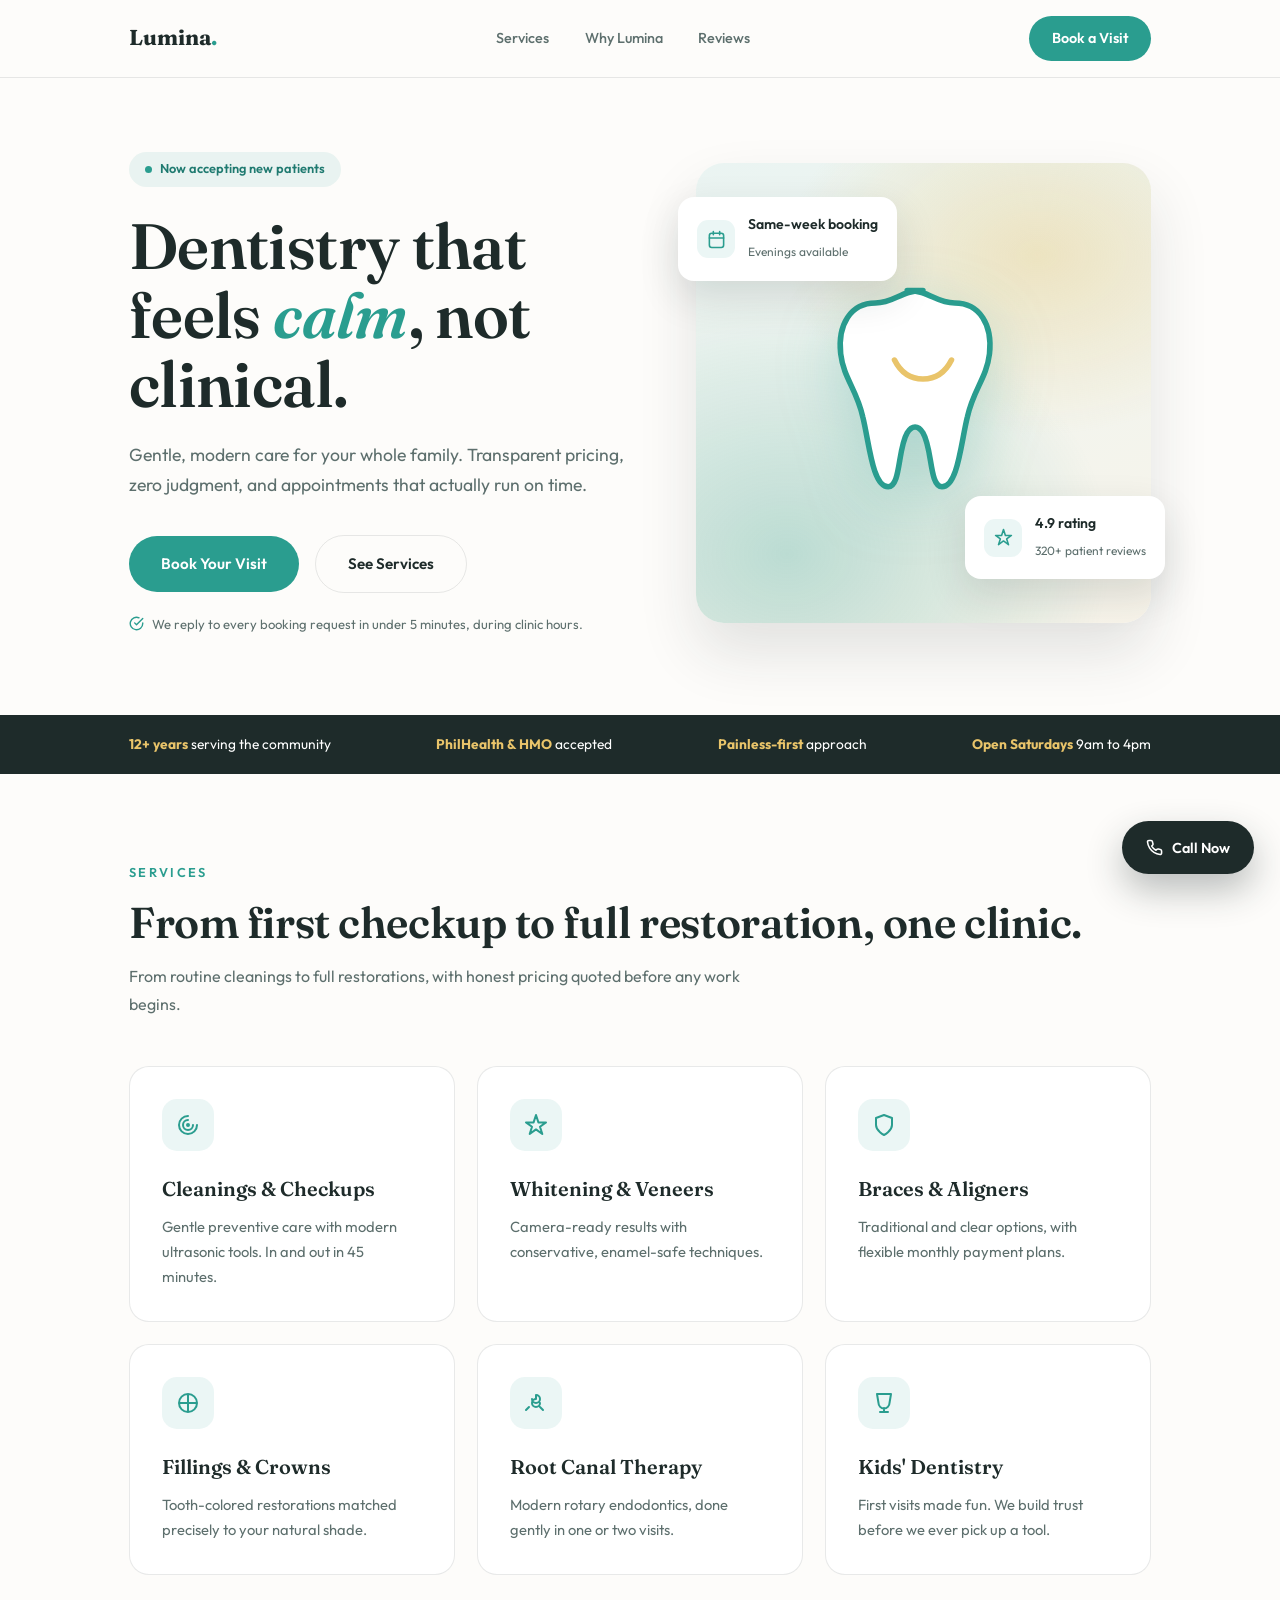
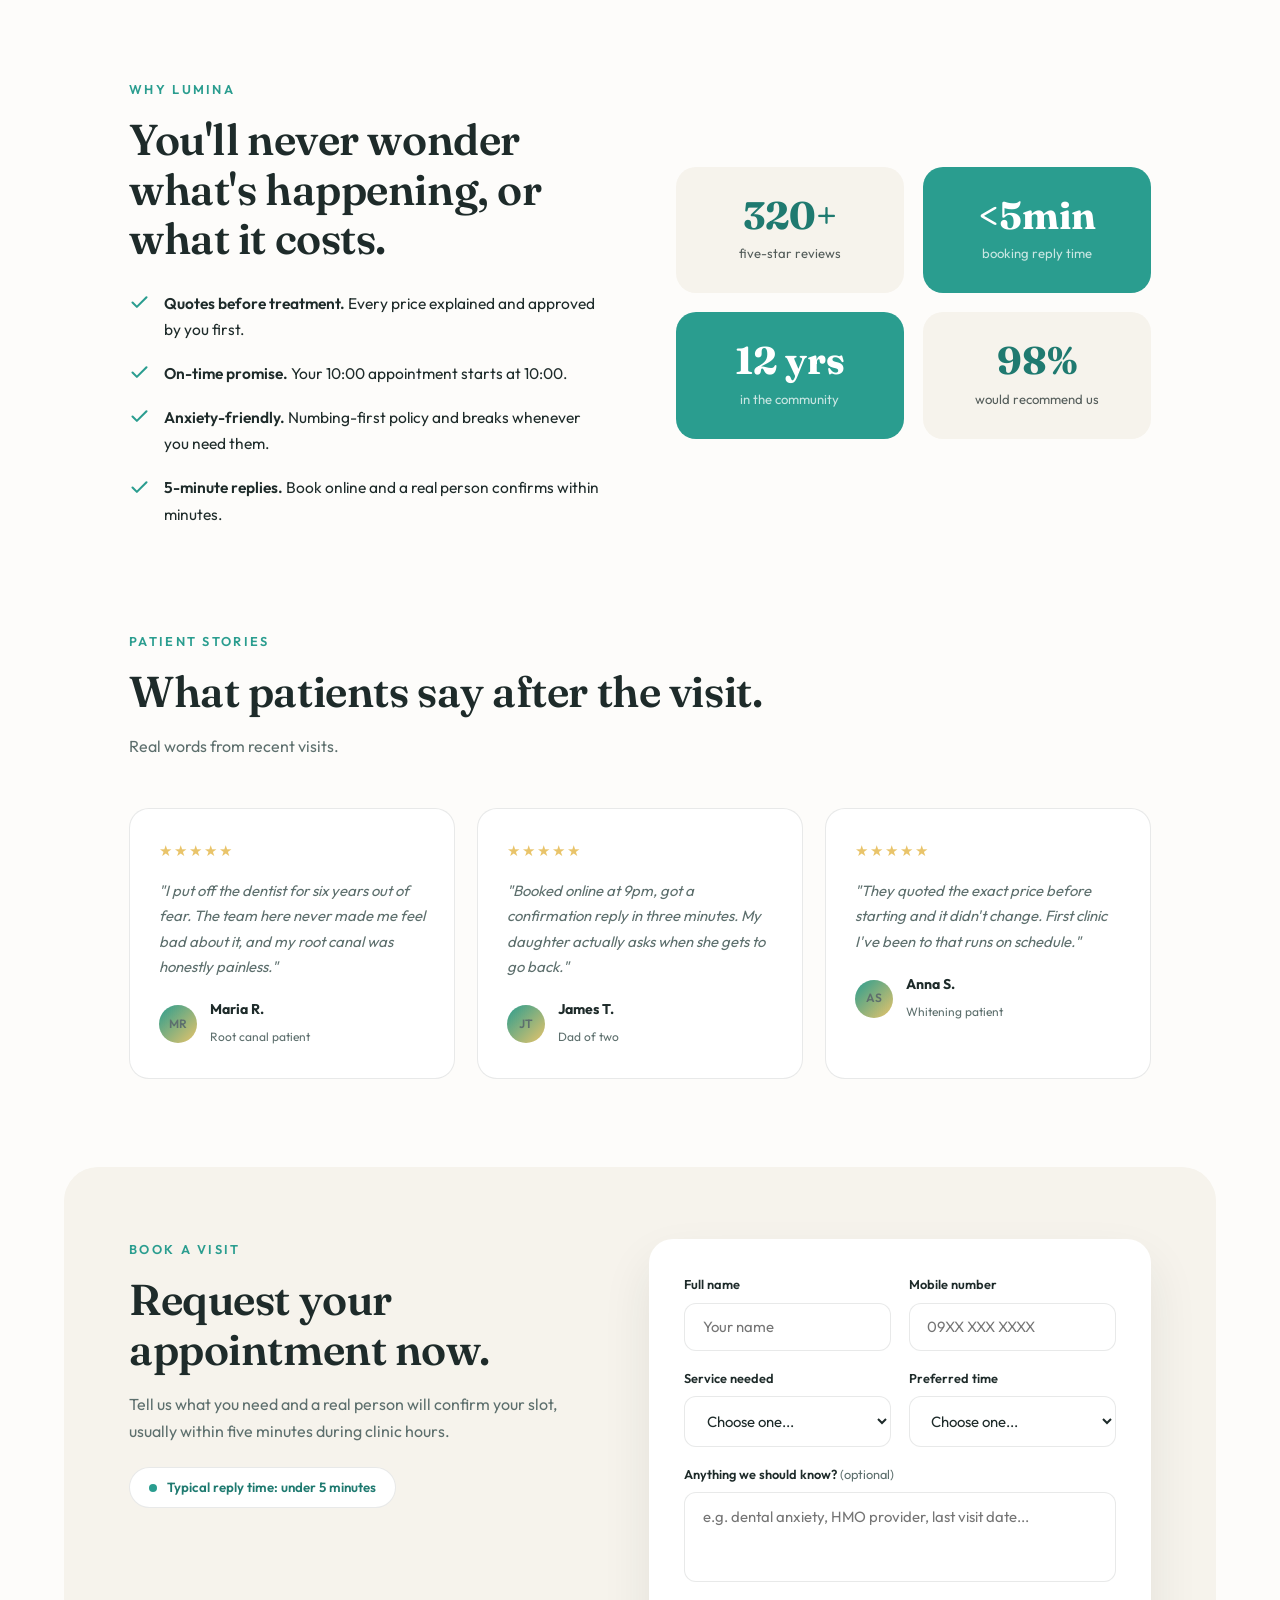
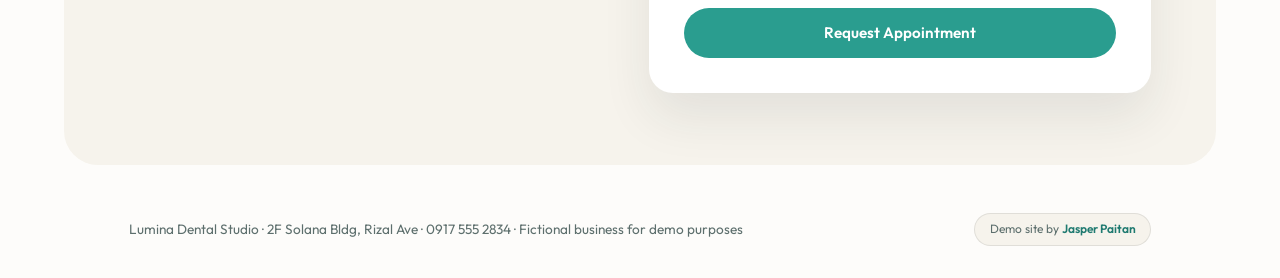
==== demos/clinic/index.html @ 4016123f "Portfolio and demo sites (minified build) Source is maintained privately; this repo serves the built" ====
<!DOCTYPE html><html lang="en"><head><meta charset="UTF-8"><meta name="viewport" content="width=device-width,initial-scale=1"><title>Lumina Dental Studio — Gentle, Modern Dentistry</title><meta name="description" content="Demo lead-generation website for a dental clinic. Built by Jasper Paitan."><link rel="icon" href="data:image/svg+xml,%3Csvg xmlns='http://www.w3.org/2000/svg' viewBox='0 0 64 64'%3E%3Crect width='64' height='64' rx='14' fill='%23eef7f6'/%3E%3Ctext x='32' y='44' font-family='Georgia' font-size='30' fill='%232a9d8f' text-anchor='middle'%3EL%3C/text%3E%3C/svg%3E"><link rel="preconnect" href="https://fonts.googleapis.com"><link rel="preconnect" href="https://fonts.gstatic.com" crossorigin><link href="https://fonts.googleapis.com/css2?family=Fraunces:opsz,wght@9..144,400;9..144,600;9..144,700&family=Outfit:wght@300;400;500;600&display=swap" rel="stylesheet"><style>*,::after,::before{box-sizing:border-box;margin:0;padding:0}:root{--bg:#fdfcfa;--cream:#f6f3ec;--ink:#1e2b2a;--soft:#5d6f6d;--teal:#2a9d8f;--teal-d:#1f7a70;--teal-t:rgba(42,157,143,.09);--sand:#e9c46a;--line:rgba(30,43,42,.1);--display:'Fraunces',serif;--body:'Outfit',sans-serif;--out:cubic-bezier(.16,1,.3,1)}html{scroll-behavior:smooth}body{background:var(--bg);color:var(--ink);font-family:var(--body);font-size:16px;line-height:1.7;-webkit-font-smoothing:antialiased}::selection{background:var(--teal);color:#fff}a{text-decoration:none;color:inherit}img{max-width:100%}.wrap{max-width:1150px;margin:0 auto;padding:0 5vw}nav{position:fixed;top:0;left:0;right:0;z-index:100;background:rgba(253,252,250,.92);backdrop-filter:blur(14px);-webkit-backdrop-filter:blur(14px);border-bottom:1px solid var(--line)}.nav-in{max-width:1150px;margin:0 auto;padding:1rem 5vw;display:flex;align-items:center;justify-content:space-between;gap:1rem}.logo{font-family:var(--display);font-weight:700;font-size:1.35rem;color:var(--ink)}.logo span{color:var(--teal)}.nav-links{display:flex;gap:2.2rem;list-style:none;font-size:.9rem;font-weight:500;color:var(--soft)}.nav-links a{transition:color .2s;position:relative}.nav-links a:hover{color:var(--teal)}.nav-cta{background:var(--teal);color:#fff;font-weight:600;font-size:.9rem;padding:.65rem 1.4rem;border-radius:100px;transition:background .2s,transform .2s,box-shadow .2s}.nav-cta:hover{background:var(--teal-d);transform:translateY(-1px);box-shadow:0 8px 20px rgba(42,157,143,.25)}header{padding:9.5rem 0 5rem;position:relative;overflow:hidden}.hero-grid{display:grid;grid-template-columns:1.05fr .95fr;gap:4rem;align-items:center}.badge{display:inline-flex;align-items:center;gap:.5rem;background:var(--teal-t);color:var(--teal-d);font-size:.8rem;font-weight:600;padding:.4rem 1rem;border-radius:100px;margin-bottom:1.5rem}.badge i{width:7px;height:7px;border-radius:50%;background:var(--teal);animation:pulse 2s infinite}@keyframes pulse{50%{opacity:.3}}h1{font-family:var(--display);font-size:clamp(2.5rem,5.2vw,4rem);font-weight:600;line-height:1.08;letter-spacing:-.01em;margin-bottom:1.4rem}h1 em{font-style:italic;color:var(--teal)}.hero-sub{color:var(--soft);font-size:1.1rem;max-width:46ch;margin-bottom:2.2rem}.cta-row{display:flex;gap:1rem;flex-wrap:wrap;align-items:center}.btn{display:inline-flex;align-items:center;gap:.6rem;font-weight:600;font-size:.95rem;padding:.95rem 2rem;border-radius:100px;transition:all .25s var(--out);cursor:pointer;border:none;font-family:var(--body)}.btn-fill{background:var(--teal);color:#fff}.btn-fill:hover{background:var(--teal-d);transform:translateY(-2px);box-shadow:0 12px 28px rgba(42,157,143,.3)}.btn-ghost{border:1.5px solid var(--line);color:var(--ink);background:0 0}.btn-ghost:hover{border-color:var(--teal);color:var(--teal);transform:translateY(-2px)}.hero-note{font-size:.82rem;color:var(--soft);margin-top:1.2rem;display:flex;align-items:center;gap:.5rem}.hero-note svg{width:15px;height:15px;stroke:var(--teal);fill:none;stroke-width:2.2;stroke-linecap:round;stroke-linejoin:round}.hero-visual{position:relative;height:460px}.hv-main{position:absolute;inset:0;border-radius:28px;background:radial-gradient(420px 300px at 75% 20%,rgba(233,196,106,.35),transparent 60%),radial-gradient(500px 400px at 20% 85%,rgba(42,157,143,.28),transparent 65%),linear-gradient(160deg,#eaf4f2 0,#f8f4ea 100%);overflow:hidden;box-shadow:0 30px 60px rgba(30,43,42,.12)}.hv-tooth{position:absolute;top:50%;left:50%;transform:translate(-50%,-52%);width:190px;height:auto;filter:drop-shadow(0 18px 30px rgba(42,157,143,.25))}.hv-card{position:absolute;background:#fff;border-radius:16px;padding:1rem 1.2rem;box-shadow:0 16px 40px rgba(30,43,42,.14);display:flex;align-items:center;gap:.8rem;animation:float 5s ease-in-out infinite}.hv-card.c1{top:34px;left:-18px}.hv-card.c2{bottom:44px;right:-14px;animation-delay:-2.5s}@keyframes float{50%{transform:translateY(-10px)}}.hv-ic{width:38px;height:38px;border-radius:11px;background:var(--teal-t);display:flex;align-items:center;justify-content:center;flex-shrink:0}.hv-ic svg{width:19px;height:19px;stroke:var(--teal);fill:none;stroke-width:2;stroke-linecap:round;stroke-linejoin:round}.hv-card b{display:block;font-size:.88rem;font-weight:600}.hv-card span{font-size:.75rem;color:var(--soft)}.strip{background:var(--ink);color:#fff;padding:1.1rem 0}.strip-in{max-width:1150px;margin:0 auto;padding:0 5vw;display:flex;justify-content:space-between;gap:2rem;flex-wrap:wrap;font-size:.86rem}.strip b{color:var(--sand)}section{padding:5.5rem 0}.kicker{font-size:.8rem;font-weight:600;letter-spacing:.18em;text-transform:uppercase;color:var(--teal);margin-bottom:.9rem}h2{font-family:var(--display);font-size:clamp(1.9rem,3.6vw,2.7rem);font-weight:600;line-height:1.15;margin-bottom:1rem;letter-spacing:-.01em}.sec-sub{color:var(--soft);max-width:56ch;margin-bottom:3rem}.svc-grid{display:grid;grid-template-columns:repeat(3,1fr);gap:1.4rem}.svc{background:#fff;border:1px solid var(--line);border-radius:20px;padding:2rem;transition:transform .3s var(--out),box-shadow .3s var(--out)}.svc:hover{transform:translateY(-6px);box-shadow:0 22px 44px rgba(30,43,42,.1)}.svc-ic{width:52px;height:52px;border-radius:15px;background:var(--teal-t);display:flex;align-items:center;justify-content:center;margin-bottom:1.3rem}.svc-ic svg{width:24px;height:24px;stroke:var(--teal);fill:none;stroke-width:2;stroke-linecap:round;stroke-linejoin:round}.svc h3{font-family:var(--display);font-size:1.25rem;font-weight:600;margin-bottom:.5rem}.svc p{font-size:.92rem;color:var(--soft)}.split{display:grid;grid-template-columns:1fr 1fr;gap:4.5rem;align-items:center}.check-list{list-style:none;display:flex;flex-direction:column;gap:1.1rem;margin-top:1.6rem}.check-list li{display:flex;gap:.9rem;align-items:flex-start;font-size:.97rem}.check-list svg{width:21px;height:21px;stroke:var(--teal);fill:none;stroke-width:2.4;stroke-linecap:round;stroke-linejoin:round;flex-shrink:0;margin-top:.15rem}.check-list b{font-weight:600}.stat-cards{display:grid;grid-template-columns:1fr 1fr;gap:1.2rem}.stat{background:var(--cream);border-radius:20px;padding:1.8rem;text-align:center}.stat.alt{background:var(--teal);color:#fff}.stat .n{font-family:var(--display);font-size:2.4rem;font-weight:700;line-height:1}.stat.alt .n{color:#fff}.stat .n{color:var(--teal-d)}.stat span{font-size:.82rem;color:inherit;opacity:.75;display:block;margin-top:.5rem}.rev-grid{display:grid;grid-template-columns:repeat(3,1fr);gap:1.4rem}.rev{background:#fff;border:1px solid var(--line);border-radius:20px;padding:1.8rem}.stars{color:var(--sand);letter-spacing:2px;margin-bottom:.9rem;font-size:.95rem}.rev p{font-size:.93rem;color:var(--soft);font-style:italic;margin-bottom:1.2rem}.rev-by{display:flex;align-items:center;gap:.8rem}.avatar{width:38px;height:38px;border-radius:50%;background:linear-gradient(135deg,var(--teal),var(--sand));display:flex;align-items:center;justify-content:center;color:#fff;font-weight:600;font-size:.85rem}.rev-by b{font-size:.88rem;display:block}.rev-by span{font-size:.75rem;color:var(--soft)}#book{background:var(--cream);border-radius:34px;margin:0 5vw}.book-in{max-width:1150px;margin:0 auto;padding:4.5rem 5vw;display:grid;grid-template-columns:1fr 1.1fr;gap:4rem;align-items:start}.reply-badge{display:inline-flex;align-items:center;gap:.6rem;background:#fff;border:1px solid var(--line);border-radius:100px;padding:.5rem 1.2rem;font-size:.83rem;font-weight:600;color:var(--teal-d);margin-top:1.4rem}.reply-badge i{width:8px;height:8px;border-radius:50%;background:var(--teal);animation:pulse 2s infinite}form{display:flex;flex-direction:column;gap:1.1rem;background:#fff;border-radius:24px;padding:2.2rem;box-shadow:0 24px 50px rgba(30,43,42,.09)}.f-row{display:grid;grid-template-columns:1fr 1fr;gap:1.1rem}label{font-size:.8rem;font-weight:600;display:block;margin-bottom:.4rem}input,select,textarea{width:100%;font-family:var(--body);font-size:.93rem;padding:.85rem 1.1rem;border:1.5px solid var(--line);border-radius:12px;outline:0;background:#fff;transition:border-color .2s,box-shadow .2s;color:var(--ink)}input:focus,select:focus,textarea:focus{border-color:var(--teal);box-shadow:0 0 0 4px rgba(42,157,143,.12)}textarea{height:90px;resize:none}.f-ok{display:none;background:var(--teal-t);border:1px solid rgba(42,157,143,.3);color:var(--teal-d);border-radius:12px;padding:.9rem 1.1rem;font-size:.9rem;align-items:center;gap:.6rem}.f-ok svg{width:18px;height:18px;stroke:var(--teal);fill:none;stroke-width:2.4;stroke-linecap:round;stroke-linejoin:round;flex-shrink:0}footer{padding:3rem 0 2rem;color:var(--soft);font-size:.85rem}.foot-in{max-width:1150px;margin:0 auto;padding:0 5vw;display:flex;justify-content:space-between;gap:1.5rem;flex-wrap:wrap;align-items:center}.demo-tag{font-size:.75rem;background:var(--cream);border:1px solid var(--line);border-radius:100px;padding:.35rem .9rem}.demo-tag a{color:var(--teal-d);font-weight:600}.float-call{position:fixed;bottom:1.6rem;right:1.6rem;z-index:90;display:flex;align-items:center;gap:.6rem;background:var(--ink);color:#fff;font-weight:600;font-size:.9rem;padding:.9rem 1.5rem;border-radius:100px;box-shadow:0 16px 36px rgba(30,43,42,.3);transition:transform .25s var(--out)}.float-call:hover{transform:translateY(-3px)}.float-call svg{width:17px;height:17px;stroke:#fff;fill:none;stroke-width:2.2;stroke-linecap:round;stroke-linejoin:round}.rv{opacity:0;transform:translateY(24px);transition:opacity .7s var(--out),transform .7s var(--out)}.rv.on{opacity:1;transform:none}@media(prefers-reduced-motion:reduce){.rv{opacity:1;transform:none;transition:none}.hv-card{animation:none}}@media(max-width:900px){.nav-links{gap:1rem;font-size:.78rem}.nav-cta{display:none}.book-in,.hero-grid,.split{grid-template-columns:1fr;gap:2.5rem}.hero-visual{height:360px}.rev-grid,.svc-grid{grid-template-columns:1fr}.f-row{grid-template-columns:1fr}header{padding-top:7.5rem}}</style></head><body><nav><div class="nav-in"><a href="#" class="logo">Lumina<span>.</span></a><ul class="nav-links"><li><a href="#services">Services</a></li><li><a href="#why">Why Lumina</a></li><li><a href="#reviews">Reviews</a></li></ul><a href="#book" class="nav-cta">Book a Visit</a></div></nav><header><div class="wrap hero-grid"><div><span class="badge"><i></i>Now accepting new patients</span><h1>Dentistry that feels <em>calm</em>, not clinical.</h1><p class="hero-sub">Gentle, modern care for your whole family. Transparent pricing, zero judgment, and appointments that actually run on time.</p><div class="cta-row"><a href="#book" class="btn btn-fill">Book Your Visit</a> <a href="#services" class="btn btn-ghost">See Services</a></div><p class="hero-note"><svg viewBox="0 0 24 24"><path d="M22 11.08V12a10 10 0 1 1-5.93-9.14"/><path d="M22 4L12 14.01l-3-3"/></svg> We reply to every booking request in under 5 minutes, during clinic hours.</p></div><div class="hero-visual"><div class="hv-main"><svg class="hv-tooth" viewBox="0 0 120 140" xmlns="http://www.w3.org/2000/svg"><path d="M60 8c-14 0-18 8-30 8C14 16 6 30 8 48c2 16 10 22 14 40 4 16 6 44 16 44 8 0 6-24 12-34 3-5 7-5 10 0 6 10 4 34 12 34 10 0 12-28 16-44 4-18 12-24 14-40 2-18-6-32-22-32-12 0-16-8-30-8z" fill="#ffffff" stroke="#2a9d8f" stroke-width="3.5" stroke-linejoin="round"/><path d="M42 52c4 8 10 12 18 12s14-4 18-12" fill="none" stroke="#e9c46a" stroke-width="3.5" stroke-linecap="round"/></svg></div><div class="hv-card c1"><span class="hv-ic"><svg viewBox="0 0 24 24"><rect x="3" y="4" width="18" height="18" rx="3"/><path d="M16 2v4M8 2v4M3 10h18"/></svg></span><div><b>Same-week booking</b><span>Evenings available</span></div></div><div class="hv-card c2"><span class="hv-ic"><svg viewBox="0 0 24 24"><path d="M12 2l2.4 7.4H22l-6 4.4 2.3 7.2-6.3-4.6L5.7 21l2.3-7.2-6-4.4h7.6z"/></svg></span><div><b>4.9 rating</b><span>320+ patient reviews</span></div></div></div></div></header><div class="strip"><div class="strip-in"><span><b>12+ years</b> serving the community</span> <span><b>PhilHealth &amp; HMO</b> accepted</span> <span><b>Painless-first</b> approach</span> <span><b>Open Saturdays</b> 9am to 4pm</span></div></div><section id="services"><div class="wrap"><p class="kicker rv">Services</p><h2 class="rv">From first checkup to full restoration, one clinic.</h2><p class="sec-sub rv">From routine cleanings to full restorations, with honest pricing quoted before any work begins.</p><div class="svc-grid"><div class="svc rv"><span class="svc-ic"><svg viewBox="0 0 24 24"><path d="M12 3a9 9 0 1 0 9 9"/><path d="M12 7a5 5 0 1 0 5 5"/><circle cx="12" cy="12" r="1"/></svg></span><h3>Cleanings &amp; Checkups</h3><p>Gentle preventive care with modern ultrasonic tools. In and out in 45 minutes.</p></div><div class="svc rv"><span class="svc-ic"><svg viewBox="0 0 24 24"><path d="M12 2l2.4 7.4H22l-6 4.4 2.3 7.2-6.3-4.6L5.7 21l2.3-7.2-6-4.4h7.6z"/></svg></span><h3>Whitening &amp; Veneers</h3><p>Camera-ready results with conservative, enamel-safe techniques.</p></div><div class="svc rv"><span class="svc-ic"><svg viewBox="0 0 24 24"><path d="M12 22s8-4 8-10V5l-8-3-8 3v7c0 6 8 10 8 10z"/></svg></span><h3>Braces &amp; Aligners</h3><p>Traditional and clear options, with flexible monthly payment plans.</p></div><div class="svc rv"><span class="svc-ic"><svg viewBox="0 0 24 24"><path d="M4 12h16M12 4v16"/><circle cx="12" cy="12" r="9"/></svg></span><h3>Fillings &amp; Crowns</h3><p>Tooth-colored restorations matched precisely to your natural shade.</p></div><div class="svc rv"><span class="svc-ic"><svg viewBox="0 0 24 24"><path d="M12 8V4m0 4a4 4 0 1 0 4 4m-4-8a4 4 0 1 1-4 4m8 8l3 3m-14-3l-3 3"/></svg></span><h3>Root Canal Therapy</h3><p>Modern rotary endodontics, done gently in one or two visits.</p></div><div class="svc rv"><span class="svc-ic"><svg viewBox="0 0 24 24"><path d="M8 21h8m-4-4v4M5 3h14l-1.5 9a5.5 5.5 0 0 1-11 0z"/></svg></span><h3>Kids' Dentistry</h3><p>First visits made fun. We build trust before we ever pick up a tool.</p></div></div></div></section><section id="why" style="padding-top:1rem"><div class="wrap split"><div><p class="kicker rv">Why Lumina</p><h2 class="rv">You'll never wonder what's happening, or what it costs.</h2><ul class="check-list"><li class="rv"><svg viewBox="0 0 24 24"><path d="M20 6L9 17l-5-5"/></svg><span><b>Quotes before treatment.</b> Every price explained and approved by you first.</span></li><li class="rv"><svg viewBox="0 0 24 24"><path d="M20 6L9 17l-5-5"/></svg><span><b>On-time promise.</b> Your 10:00 appointment starts at 10:00.</span></li><li class="rv"><svg viewBox="0 0 24 24"><path d="M20 6L9 17l-5-5"/></svg><span><b>Anxiety-friendly.</b> Numbing-first policy and breaks whenever you need them.</span></li><li class="rv"><svg viewBox="0 0 24 24"><path d="M20 6L9 17l-5-5"/></svg><span><b>5-minute replies.</b> Book online and a real person confirms within minutes.</span></li></ul></div><div class="stat-cards"><div class="stat rv"><div class="n">320+</div><span>five-star reviews</span></div><div class="stat alt rv"><div class="n">&lt;5min</div><span>booking reply time</span></div><div class="stat alt rv"><div class="n">12 yrs</div><span>in the community</span></div><div class="stat rv"><div class="n">98%</div><span>would recommend us</span></div></div></div></section><section id="reviews" style="padding-top:1rem"><div class="wrap"><p class="kicker rv">Patient stories</p><h2 class="rv">What patients say after the visit.</h2><p class="sec-sub rv">Real words from recent visits.</p><div class="rev-grid"><div class="rev rv"><div class="stars">★★★★★</div><p>"I put off the dentist for six years out of fear. The team here never made me feel bad about it, and my root canal was honestly painless."</p><div class="rev-by"><span class="avatar">MR</span><div><b>Maria R.</b><span>Root canal patient</span></div></div></div><div class="rev rv"><div class="stars">★★★★★</div><p>"Booked online at 9pm, got a confirmation reply in three minutes. My daughter actually asks when she gets to go back."</p><div class="rev-by"><span class="avatar">JT</span><div><b>James T.</b><span>Dad of two</span></div></div></div><div class="rev rv"><div class="stars">★★★★★</div><p>"They quoted the exact price before starting and it didn't change. First clinic I've been to that runs on schedule."</p><div class="rev-by"><span class="avatar">AS</span><div><b>Anna S.</b><span>Whitening patient</span></div></div></div></div></div></section><section id="book" style="padding:0"><div class="book-in"><div><p class="kicker rv">Book a visit</p><h2 class="rv">Request your appointment now.</h2><p class="sec-sub rv" style="margin-bottom:0">Tell us what you need and a real person will confirm your slot, usually within five minutes during clinic hours.</p><span class="reply-badge rv"><i></i>Typical reply time: under 5 minutes</span></div><form id="leadform" class="rv"><div class="f-row"><div><label for="name">Full name</label><input id="name" type="text" placeholder="Your name" required></div><div><label for="phone">Mobile number</label><input id="phone" type="tel" placeholder="09XX XXX XXXX" required></div></div><div class="f-row"><div><label for="svc">Service needed</label> <select id="svc" required><option value="">Choose one...</option><option>Cleaning / Checkup</option><option>Whitening / Veneers</option><option>Braces / Aligners</option><option>Toothache / Emergency</option><option>Kids' visit</option><option>Something else</option></select></div><div><label for="time">Preferred time</label> <select id="time" required><option value="">Choose one...</option><option>Weekday morning</option><option>Weekday afternoon</option><option>Weekday evening</option><option>Saturday</option></select></div></div><div><label for="msg">Anything we should know? <span style="color:var(--soft);font-weight:400">(optional)</span></label><textarea id="msg" placeholder="e.g. dental anxiety, HMO provider, last visit date..."></textarea></div><button type="submit" class="btn btn-fill" style="justify-content:center">Request Appointment</button><div class="f-ok" id="fok"><svg viewBox="0 0 24 24"><path d="M20 6L9 17l-5-5"/></svg><span><b>Request received.</b> We'll text you a confirmation shortly. (Demo form, no data is sent.)</span></div></form></div></section><footer><div class="foot-in"><span>Lumina Dental Studio · 2F Solana Bldg, Rizal Ave · 0917 555 2834 · Fictional business for demo purposes</span> <span class="demo-tag">Demo site by <a href="https://jasper-0918.github.io/" target="_blank" rel="noopener">Jasper Paitan</a></span></div></footer><a class="float-call" href="tel:+639175552834" aria-label="Call the clinic"><svg viewBox="0 0 24 24"><path d="M22 16.92v3a2 2 0 0 1-2.18 2 19.79 19.79 0 0 1-8.63-3.07 19.5 19.5 0 0 1-6-6 19.79 19.79 0 0 1-3.07-8.67A2 2 0 0 1 4.11 2h3a2 2 0 0 1 2 1.72c.13.96.36 1.9.7 2.81a2 2 0 0 1-.45 2.11L8.09 9.91a16 16 0 0 0 6 6l1.27-1.27a2 2 0 0 1 2.11-.45c.91.34 1.85.57 2.81.7A2 2 0 0 1 22 16.92z"/></svg> Call Now</a><script>const io=new IntersectionObserver(e=>{e.forEach(e=>{e.isIntersecting&&(e.target.classList.add("on"),io.unobserve(e.target))})},{threshold:.06});document.querySelectorAll(".rv").forEach(e=>io.observe(e)),document.getElementById("leadform").addEventListener("submit",function(e){e.preventDefault(),document.getElementById("fok").style.display="flex",this.reset()})</script></body></html>
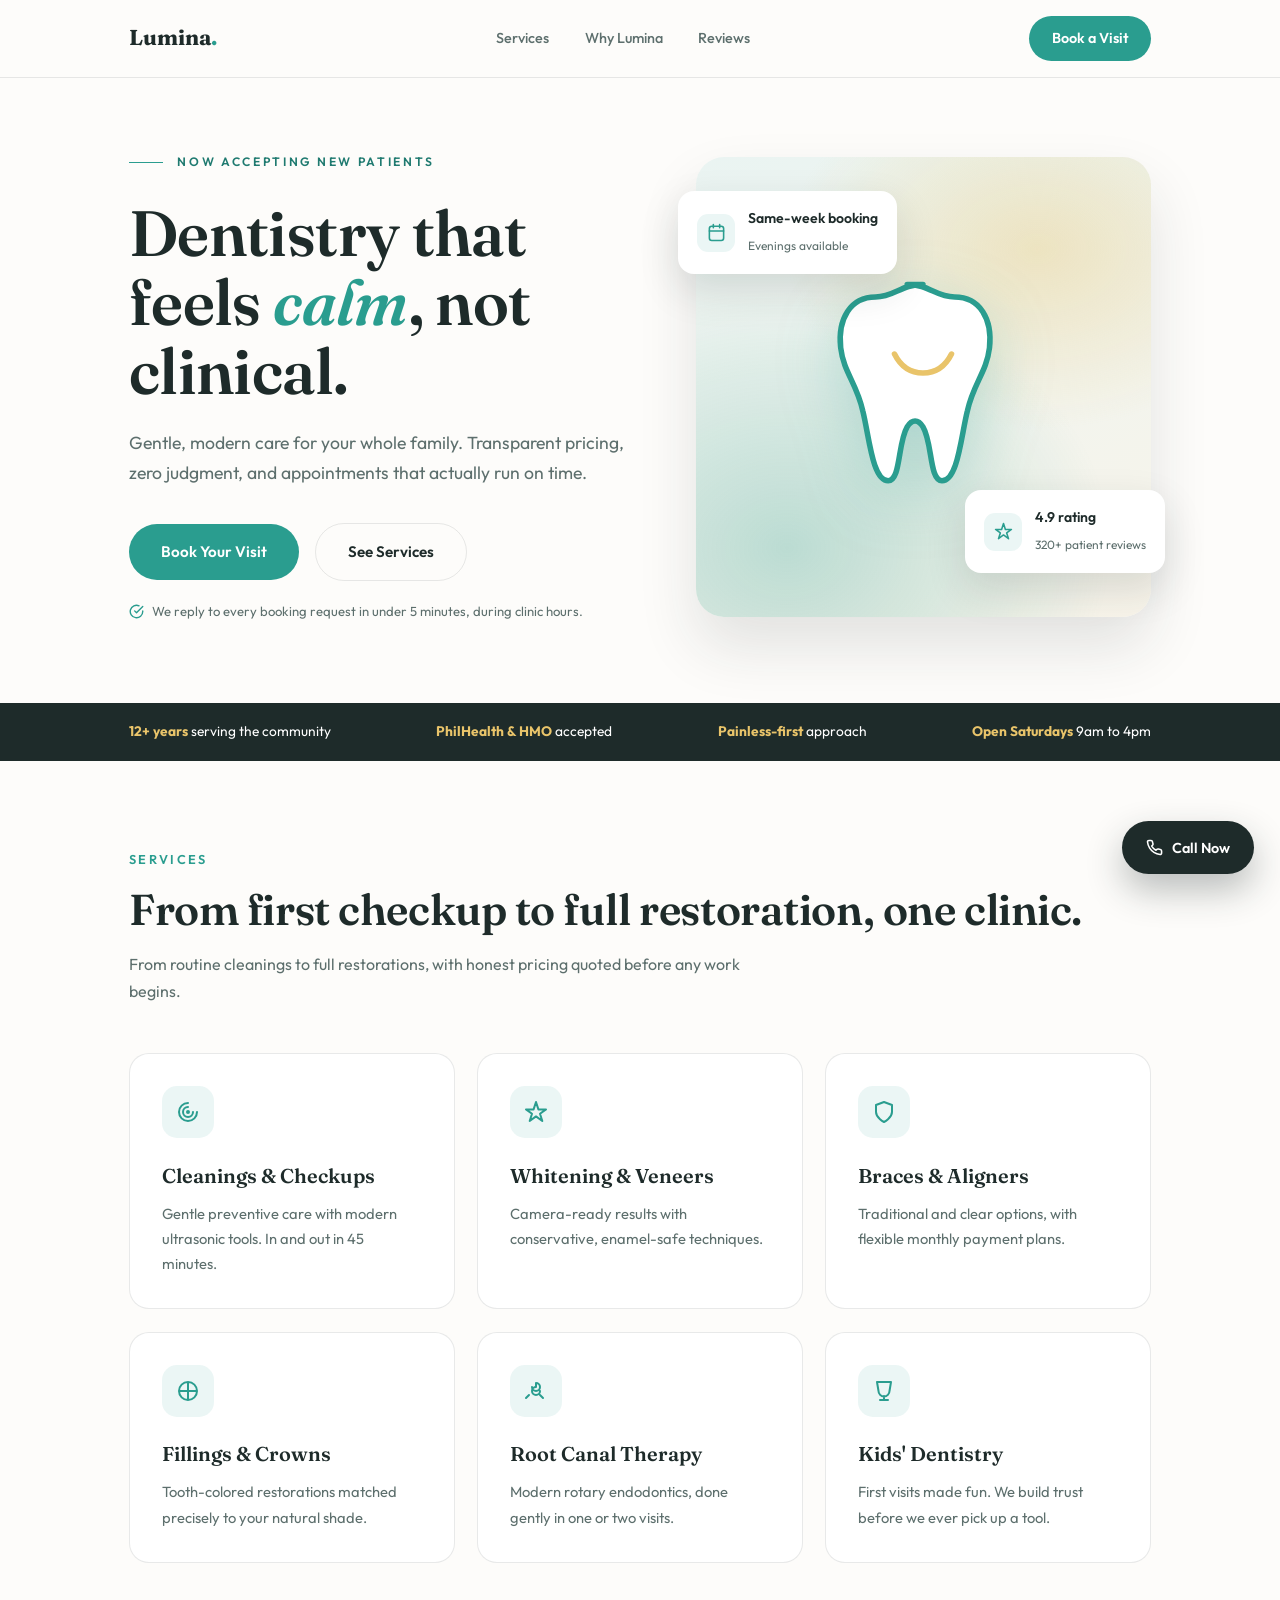
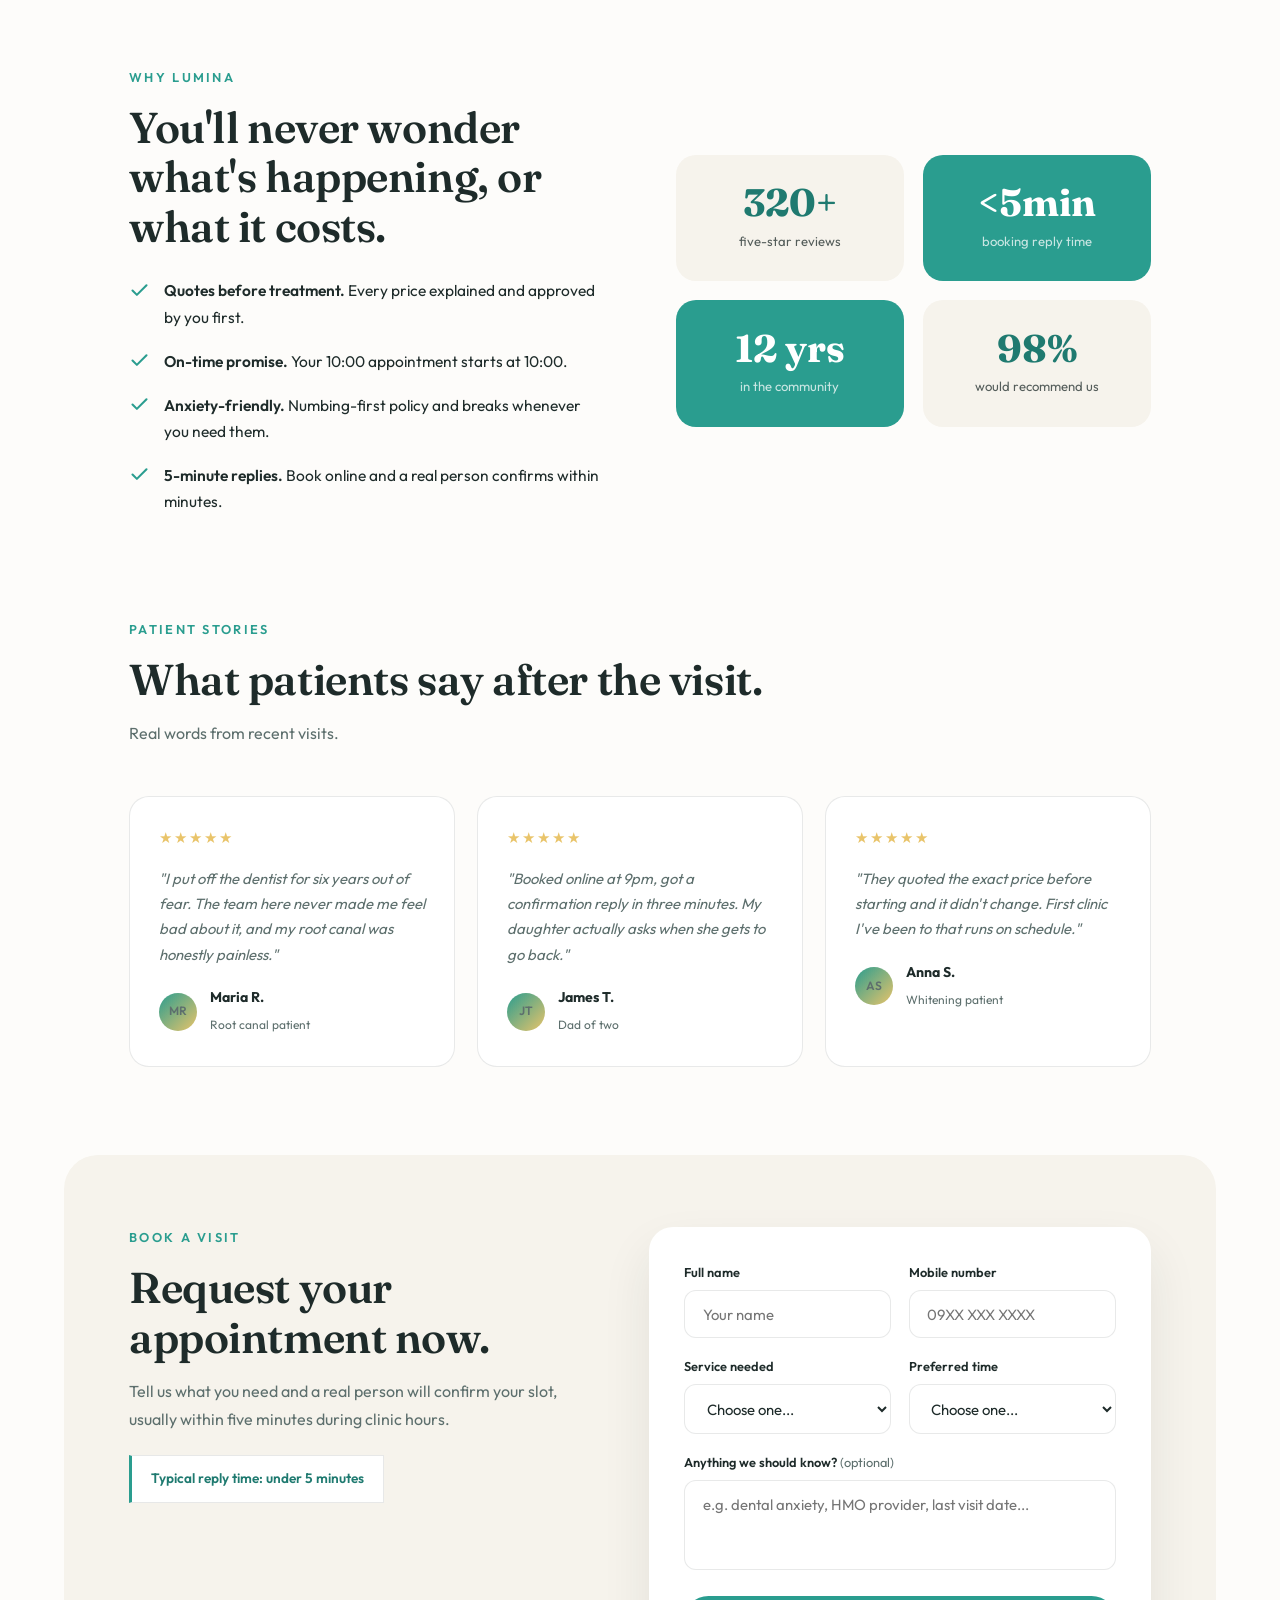
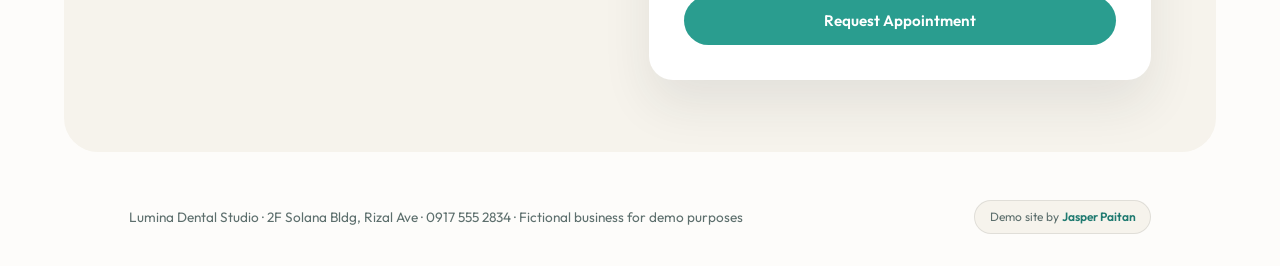
==== commit 4869ac06: "Rebuild demos: brand-specific hero badges, no template patterns Co-Authored-By: Claude Fable 5 <nore" ====
--- a/demos/clinic/index.html
+++ b/demos/clinic/index.html
@@ -1 +1 @@
-<!DOCTYPE html><html lang="en"><head><meta charset="UTF-8"><meta name="viewport" content="width=device-width,initial-scale=1"><title>Lumina Dental Studio — Gentle, Modern Dentistry</title><meta name="description" content="Demo lead-generation website for a dental clinic. Built by Jasper Paitan."><link rel="icon" href="data:image/svg+xml,%3Csvg xmlns='http://www.w3.org/2000/svg' viewBox='0 0 64 64'%3E%3Crect width='64' height='64' rx='14' fill='%23eef7f6'/%3E%3Ctext x='32' y='44' font-family='Georgia' font-size='30' fill='%232a9d8f' text-anchor='middle'%3EL%3C/text%3E%3C/svg%3E"><link rel="preconnect" href="https://fonts.googleapis.com"><link rel="preconnect" href="https://fonts.gstatic.com" crossorigin><link href="https://fonts.googleapis.com/css2?family=Fraunces:opsz,wght@9..144,400;9..144,600;9..144,700&family=Outfit:wght@300;400;500;600&display=swap" rel="stylesheet"><style>*,::after,::before{box-sizing:border-box;margin:0;padding:0}:root{--bg:#fdfcfa;--cream:#f6f3ec;--ink:#1e2b2a;--soft:#5d6f6d;--teal:#2a9d8f;--teal-d:#1f7a70;--teal-t:rgba(42,157,143,.09);--sand:#e9c46a;--line:rgba(30,43,42,.1);--display:'Fraunces',serif;--body:'Outfit',sans-serif;--out:cubic-bezier(.16,1,.3,1)}html{scroll-behavior:smooth}body{background:var(--bg);color:var(--ink);font-family:var(--body);font-size:16px;line-height:1.7;-webkit-font-smoothing:antialiased}::selection{background:var(--teal);color:#fff}a{text-decoration:none;color:inherit}img{max-width:100%}.wrap{max-width:1150px;margin:0 auto;padding:0 5vw}nav{position:fixed;top:0;left:0;right:0;z-index:100;background:rgba(253,252,250,.92);backdrop-filter:blur(14px);-webkit-backdrop-filter:blur(14px);border-bottom:1px solid var(--line)}.nav-in{max-width:1150px;margin:0 auto;padding:1rem 5vw;display:flex;align-items:center;justify-content:space-between;gap:1rem}.logo{font-family:var(--display);font-weight:700;font-size:1.35rem;color:var(--ink)}.logo span{color:var(--teal)}.nav-links{display:flex;gap:2.2rem;list-style:none;font-size:.9rem;font-weight:500;color:var(--soft)}.nav-links a{transition:color .2s;position:relative}.nav-links a:hover{color:var(--teal)}.nav-cta{background:var(--teal);color:#fff;font-weight:600;font-size:.9rem;padding:.65rem 1.4rem;border-radius:100px;transition:background .2s,transform .2s,box-shadow .2s}.nav-cta:hover{background:var(--teal-d);transform:translateY(-1px);box-shadow:0 8px 20px rgba(42,157,143,.25)}header{padding:9.5rem 0 5rem;position:relative;overflow:hidden}.hero-grid{display:grid;grid-template-columns:1.05fr .95fr;gap:4rem;align-items:center}.badge{display:inline-flex;align-items:center;gap:.5rem;background:var(--teal-t);color:var(--teal-d);font-size:.8rem;font-weight:600;padding:.4rem 1rem;border-radius:100px;margin-bottom:1.5rem}.badge i{width:7px;height:7px;border-radius:50%;background:var(--teal);animation:pulse 2s infinite}@keyframes pulse{50%{opacity:.3}}h1{font-family:var(--display);font-size:clamp(2.5rem,5.2vw,4rem);font-weight:600;line-height:1.08;letter-spacing:-.01em;margin-bottom:1.4rem}h1 em{font-style:italic;color:var(--teal)}.hero-sub{color:var(--soft);font-size:1.1rem;max-width:46ch;margin-bottom:2.2rem}.cta-row{display:flex;gap:1rem;flex-wrap:wrap;align-items:center}.btn{display:inline-flex;align-items:center;gap:.6rem;font-weight:600;font-size:.95rem;padding:.95rem 2rem;border-radius:100px;transition:all .25s var(--out);cursor:pointer;border:none;font-family:var(--body)}.btn-fill{background:var(--teal);color:#fff}.btn-fill:hover{background:var(--teal-d);transform:translateY(-2px);box-shadow:0 12px 28px rgba(42,157,143,.3)}.btn-ghost{border:1.5px solid var(--line);color:var(--ink);background:0 0}.btn-ghost:hover{border-color:var(--teal);color:var(--teal);transform:translateY(-2px)}.hero-note{font-size:.82rem;color:var(--soft);margin-top:1.2rem;display:flex;align-items:center;gap:.5rem}.hero-note svg{width:15px;height:15px;stroke:var(--teal);fill:none;stroke-width:2.2;stroke-linecap:round;stroke-linejoin:round}.hero-visual{position:relative;height:460px}.hv-main{position:absolute;inset:0;border-radius:28px;background:radial-gradient(420px 300px at 75% 20%,rgba(233,196,106,.35),transparent 60%),radial-gradient(500px 400px at 20% 85%,rgba(42,157,143,.28),transparent 65%),linear-gradient(160deg,#eaf4f2 0,#f8f4ea 100%);overflow:hidden;box-shadow:0 30px 60px rgba(30,43,42,.12)}.hv-tooth{position:absolute;top:50%;left:50%;transform:translate(-50%,-52%);width:190px;height:auto;filter:drop-shadow(0 18px 30px rgba(42,157,143,.25))}.hv-card{position:absolute;background:#fff;border-radius:16px;padding:1rem 1.2rem;box-shadow:0 16px 40px rgba(30,43,42,.14);display:flex;align-items:center;gap:.8rem;animation:float 5s ease-in-out infinite}.hv-card.c1{top:34px;left:-18px}.hv-card.c2{bottom:44px;right:-14px;animation-delay:-2.5s}@keyframes float{50%{transform:translateY(-10px)}}.hv-ic{width:38px;height:38px;border-radius:11px;background:var(--teal-t);display:flex;align-items:center;justify-content:center;flex-shrink:0}.hv-ic svg{width:19px;height:19px;stroke:var(--teal);fill:none;stroke-width:2;stroke-linecap:round;stroke-linejoin:round}.hv-card b{display:block;font-size:.88rem;font-weight:600}.hv-card span{font-size:.75rem;color:var(--soft)}.strip{background:var(--ink);color:#fff;padding:1.1rem 0}.strip-in{max-width:1150px;margin:0 auto;padding:0 5vw;display:flex;justify-content:space-between;gap:2rem;flex-wrap:wrap;font-size:.86rem}.strip b{color:var(--sand)}section{padding:5.5rem 0}.kicker{font-size:.8rem;font-weight:600;letter-spacing:.18em;text-transform:uppercase;color:var(--teal);margin-bottom:.9rem}h2{font-family:var(--display);font-size:clamp(1.9rem,3.6vw,2.7rem);font-weight:600;line-height:1.15;margin-bottom:1rem;letter-spacing:-.01em}.sec-sub{color:var(--soft);max-width:56ch;margin-bottom:3rem}.svc-grid{display:grid;grid-template-columns:repeat(3,1fr);gap:1.4rem}.svc{background:#fff;border:1px solid var(--line);border-radius:20px;padding:2rem;transition:transform .3s var(--out),box-shadow .3s var(--out)}.svc:hover{transform:translateY(-6px);box-shadow:0 22px 44px rgba(30,43,42,.1)}.svc-ic{width:52px;height:52px;border-radius:15px;background:var(--teal-t);display:flex;align-items:center;justify-content:center;margin-bottom:1.3rem}.svc-ic svg{width:24px;height:24px;stroke:var(--teal);fill:none;stroke-width:2;stroke-linecap:round;stroke-linejoin:round}.svc h3{font-family:var(--display);font-size:1.25rem;font-weight:600;margin-bottom:.5rem}.svc p{font-size:.92rem;color:var(--soft)}.split{display:grid;grid-template-columns:1fr 1fr;gap:4.5rem;align-items:center}.check-list{list-style:none;display:flex;flex-direction:column;gap:1.1rem;margin-top:1.6rem}.check-list li{display:flex;gap:.9rem;align-items:flex-start;font-size:.97rem}.check-list svg{width:21px;height:21px;stroke:var(--teal);fill:none;stroke-width:2.4;stroke-linecap:round;stroke-linejoin:round;flex-shrink:0;margin-top:.15rem}.check-list b{font-weight:600}.stat-cards{display:grid;grid-template-columns:1fr 1fr;gap:1.2rem}.stat{background:var(--cream);border-radius:20px;padding:1.8rem;text-align:center}.stat.alt{background:var(--teal);color:#fff}.stat .n{font-family:var(--display);font-size:2.4rem;font-weight:700;line-height:1}.stat.alt .n{color:#fff}.stat .n{color:var(--teal-d)}.stat span{font-size:.82rem;color:inherit;opacity:.75;display:block;margin-top:.5rem}.rev-grid{display:grid;grid-template-columns:repeat(3,1fr);gap:1.4rem}.rev{background:#fff;border:1px solid var(--line);border-radius:20px;padding:1.8rem}.stars{color:var(--sand);letter-spacing:2px;margin-bottom:.9rem;font-size:.95rem}.rev p{font-size:.93rem;color:var(--soft);font-style:italic;margin-bottom:1.2rem}.rev-by{display:flex;align-items:center;gap:.8rem}.avatar{width:38px;height:38px;border-radius:50%;background:linear-gradient(135deg,var(--teal),var(--sand));display:flex;align-items:center;justify-content:center;color:#fff;font-weight:600;font-size:.85rem}.rev-by b{font-size:.88rem;display:block}.rev-by span{font-size:.75rem;color:var(--soft)}#book{background:var(--cream);border-radius:34px;margin:0 5vw}.book-in{max-width:1150px;margin:0 auto;padding:4.5rem 5vw;display:grid;grid-template-columns:1fr 1.1fr;gap:4rem;align-items:start}.reply-badge{display:inline-flex;align-items:center;gap:.6rem;background:#fff;border:1px solid var(--line);border-radius:100px;padding:.5rem 1.2rem;font-size:.83rem;font-weight:600;color:var(--teal-d);margin-top:1.4rem}.reply-badge i{width:8px;height:8px;border-radius:50%;background:var(--teal);animation:pulse 2s infinite}form{display:flex;flex-direction:column;gap:1.1rem;background:#fff;border-radius:24px;padding:2.2rem;box-shadow:0 24px 50px rgba(30,43,42,.09)}.f-row{display:grid;grid-template-columns:1fr 1fr;gap:1.1rem}label{font-size:.8rem;font-weight:600;display:block;margin-bottom:.4rem}input,select,textarea{width:100%;font-family:var(--body);font-size:.93rem;padding:.85rem 1.1rem;border:1.5px solid var(--line);border-radius:12px;outline:0;background:#fff;transition:border-color .2s,box-shadow .2s;color:var(--ink)}input:focus,select:focus,textarea:focus{border-color:var(--teal);box-shadow:0 0 0 4px rgba(42,157,143,.12)}textarea{height:90px;resize:none}.f-ok{display:none;background:var(--teal-t);border:1px solid rgba(42,157,143,.3);color:var(--teal-d);border-radius:12px;padding:.9rem 1.1rem;font-size:.9rem;align-items:center;gap:.6rem}.f-ok svg{width:18px;height:18px;stroke:var(--teal);fill:none;stroke-width:2.4;stroke-linecap:round;stroke-linejoin:round;flex-shrink:0}footer{padding:3rem 0 2rem;color:var(--soft);font-size:.85rem}.foot-in{max-width:1150px;margin:0 auto;padding:0 5vw;display:flex;justify-content:space-between;gap:1.5rem;flex-wrap:wrap;align-items:center}.demo-tag{font-size:.75rem;background:var(--cream);border:1px solid var(--line);border-radius:100px;padding:.35rem .9rem}.demo-tag a{color:var(--teal-d);font-weight:600}.float-call{position:fixed;bottom:1.6rem;right:1.6rem;z-index:90;display:flex;align-items:center;gap:.6rem;background:var(--ink);color:#fff;font-weight:600;font-size:.9rem;padding:.9rem 1.5rem;border-radius:100px;box-shadow:0 16px 36px rgba(30,43,42,.3);transition:transform .25s var(--out)}.float-call:hover{transform:translateY(-3px)}.float-call svg{width:17px;height:17px;stroke:#fff;fill:none;stroke-width:2.2;stroke-linecap:round;stroke-linejoin:round}.rv{opacity:0;transform:translateY(24px);transition:opacity .7s var(--out),transform .7s var(--out)}.rv.on{opacity:1;transform:none}@media(prefers-reduced-motion:reduce){.rv{opacity:1;transform:none;transition:none}.hv-card{animation:none}}@media(max-width:900px){.nav-links{gap:1rem;font-size:.78rem}.nav-cta{display:none}.book-in,.hero-grid,.split{grid-template-columns:1fr;gap:2.5rem}.hero-visual{height:360px}.rev-grid,.svc-grid{grid-template-columns:1fr}.f-row{grid-template-columns:1fr}header{padding-top:7.5rem}}</style></head><body><nav><div class="nav-in"><a href="#" class="logo">Lumina<span>.</span></a><ul class="nav-links"><li><a href="#services">Services</a></li><li><a href="#why">Why Lumina</a></li><li><a href="#reviews">Reviews</a></li></ul><a href="#book" class="nav-cta">Book a Visit</a></div></nav><header><div class="wrap hero-grid"><div><span class="badge"><i></i>Now accepting new patients</span><h1>Dentistry that feels <em>calm</em>, not clinical.</h1><p class="hero-sub">Gentle, modern care for your whole family. Transparent pricing, zero judgment, and appointments that actually run on time.</p><div class="cta-row"><a href="#book" class="btn btn-fill">Book Your Visit</a> <a href="#services" class="btn btn-ghost">See Services</a></div><p class="hero-note"><svg viewBox="0 0 24 24"><path d="M22 11.08V12a10 10 0 1 1-5.93-9.14"/><path d="M22 4L12 14.01l-3-3"/></svg> We reply to every booking request in under 5 minutes, during clinic hours.</p></div><div class="hero-visual"><div class="hv-main"><svg class="hv-tooth" viewBox="0 0 120 140" xmlns="http://www.w3.org/2000/svg"><path d="M60 8c-14 0-18 8-30 8C14 16 6 30 8 48c2 16 10 22 14 40 4 16 6 44 16 44 8 0 6-24 12-34 3-5 7-5 10 0 6 10 4 34 12 34 10 0 12-28 16-44 4-18 12-24 14-40 2-18-6-32-22-32-12 0-16-8-30-8z" fill="#ffffff" stroke="#2a9d8f" stroke-width="3.5" stroke-linejoin="round"/><path d="M42 52c4 8 10 12 18 12s14-4 18-12" fill="none" stroke="#e9c46a" stroke-width="3.5" stroke-linecap="round"/></svg></div><div class="hv-card c1"><span class="hv-ic"><svg viewBox="0 0 24 24"><rect x="3" y="4" width="18" height="18" rx="3"/><path d="M16 2v4M8 2v4M3 10h18"/></svg></span><div><b>Same-week booking</b><span>Evenings available</span></div></div><div class="hv-card c2"><span class="hv-ic"><svg viewBox="0 0 24 24"><path d="M12 2l2.4 7.4H22l-6 4.4 2.3 7.2-6.3-4.6L5.7 21l2.3-7.2-6-4.4h7.6z"/></svg></span><div><b>4.9 rating</b><span>320+ patient reviews</span></div></div></div></div></header><div class="strip"><div class="strip-in"><span><b>12+ years</b> serving the community</span> <span><b>PhilHealth &amp; HMO</b> accepted</span> <span><b>Painless-first</b> approach</span> <span><b>Open Saturdays</b> 9am to 4pm</span></div></div><section id="services"><div class="wrap"><p class="kicker rv">Services</p><h2 class="rv">From first checkup to full restoration, one clinic.</h2><p class="sec-sub rv">From routine cleanings to full restorations, with honest pricing quoted before any work begins.</p><div class="svc-grid"><div class="svc rv"><span class="svc-ic"><svg viewBox="0 0 24 24"><path d="M12 3a9 9 0 1 0 9 9"/><path d="M12 7a5 5 0 1 0 5 5"/><circle cx="12" cy="12" r="1"/></svg></span><h3>Cleanings &amp; Checkups</h3><p>Gentle preventive care with modern ultrasonic tools. In and out in 45 minutes.</p></div><div class="svc rv"><span class="svc-ic"><svg viewBox="0 0 24 24"><path d="M12 2l2.4 7.4H22l-6 4.4 2.3 7.2-6.3-4.6L5.7 21l2.3-7.2-6-4.4h7.6z"/></svg></span><h3>Whitening &amp; Veneers</h3><p>Camera-ready results with conservative, enamel-safe techniques.</p></div><div class="svc rv"><span class="svc-ic"><svg viewBox="0 0 24 24"><path d="M12 22s8-4 8-10V5l-8-3-8 3v7c0 6 8 10 8 10z"/></svg></span><h3>Braces &amp; Aligners</h3><p>Traditional and clear options, with flexible monthly payment plans.</p></div><div class="svc rv"><span class="svc-ic"><svg viewBox="0 0 24 24"><path d="M4 12h16M12 4v16"/><circle cx="12" cy="12" r="9"/></svg></span><h3>Fillings &amp; Crowns</h3><p>Tooth-colored restorations matched precisely to your natural shade.</p></div><div class="svc rv"><span class="svc-ic"><svg viewBox="0 0 24 24"><path d="M12 8V4m0 4a4 4 0 1 0 4 4m-4-8a4 4 0 1 1-4 4m8 8l3 3m-14-3l-3 3"/></svg></span><h3>Root Canal Therapy</h3><p>Modern rotary endodontics, done gently in one or two visits.</p></div><div class="svc rv"><span class="svc-ic"><svg viewBox="0 0 24 24"><path d="M8 21h8m-4-4v4M5 3h14l-1.5 9a5.5 5.5 0 0 1-11 0z"/></svg></span><h3>Kids' Dentistry</h3><p>First visits made fun. We build trust before we ever pick up a tool.</p></div></div></div></section><section id="why" style="padding-top:1rem"><div class="wrap split"><div><p class="kicker rv">Why Lumina</p><h2 class="rv">You'll never wonder what's happening, or what it costs.</h2><ul class="check-list"><li class="rv"><svg viewBox="0 0 24 24"><path d="M20 6L9 17l-5-5"/></svg><span><b>Quotes before treatment.</b> Every price explained and approved by you first.</span></li><li class="rv"><svg viewBox="0 0 24 24"><path d="M20 6L9 17l-5-5"/></svg><span><b>On-time promise.</b> Your 10:00 appointment starts at 10:00.</span></li><li class="rv"><svg viewBox="0 0 24 24"><path d="M20 6L9 17l-5-5"/></svg><span><b>Anxiety-friendly.</b> Numbing-first policy and breaks whenever you need them.</span></li><li class="rv"><svg viewBox="0 0 24 24"><path d="M20 6L9 17l-5-5"/></svg><span><b>5-minute replies.</b> Book online and a real person confirms within minutes.</span></li></ul></div><div class="stat-cards"><div class="stat rv"><div class="n">320+</div><span>five-star reviews</span></div><div class="stat alt rv"><div class="n">&lt;5min</div><span>booking reply time</span></div><div class="stat alt rv"><div class="n">12 yrs</div><span>in the community</span></div><div class="stat rv"><div class="n">98%</div><span>would recommend us</span></div></div></div></section><section id="reviews" style="padding-top:1rem"><div class="wrap"><p class="kicker rv">Patient stories</p><h2 class="rv">What patients say after the visit.</h2><p class="sec-sub rv">Real words from recent visits.</p><div class="rev-grid"><div class="rev rv"><div class="stars">★★★★★</div><p>"I put off the dentist for six years out of fear. The team here never made me feel bad about it, and my root canal was honestly painless."</p><div class="rev-by"><span class="avatar">MR</span><div><b>Maria R.</b><span>Root canal patient</span></div></div></div><div class="rev rv"><div class="stars">★★★★★</div><p>"Booked online at 9pm, got a confirmation reply in three minutes. My daughter actually asks when she gets to go back."</p><div class="rev-by"><span class="avatar">JT</span><div><b>James T.</b><span>Dad of two</span></div></div></div><div class="rev rv"><div class="stars">★★★★★</div><p>"They quoted the exact price before starting and it didn't change. First clinic I've been to that runs on schedule."</p><div class="rev-by"><span class="avatar">AS</span><div><b>Anna S.</b><span>Whitening patient</span></div></div></div></div></div></section><section id="book" style="padding:0"><div class="book-in"><div><p class="kicker rv">Book a visit</p><h2 class="rv">Request your appointment now.</h2><p class="sec-sub rv" style="margin-bottom:0">Tell us what you need and a real person will confirm your slot, usually within five minutes during clinic hours.</p><span class="reply-badge rv"><i></i>Typical reply time: under 5 minutes</span></div><form id="leadform" class="rv"><div class="f-row"><div><label for="name">Full name</label><input id="name" type="text" placeholder="Your name" required></div><div><label for="phone">Mobile number</label><input id="phone" type="tel" placeholder="09XX XXX XXXX" required></div></div><div class="f-row"><div><label for="svc">Service needed</label> <select id="svc" required><option value="">Choose one...</option><option>Cleaning / Checkup</option><option>Whitening / Veneers</option><option>Braces / Aligners</option><option>Toothache / Emergency</option><option>Kids' visit</option><option>Something else</option></select></div><div><label for="time">Preferred time</label> <select id="time" required><option value="">Choose one...</option><option>Weekday morning</option><option>Weekday afternoon</option><option>Weekday evening</option><option>Saturday</option></select></div></div><div><label for="msg">Anything we should know? <span style="color:var(--soft);font-weight:400">(optional)</span></label><textarea id="msg" placeholder="e.g. dental anxiety, HMO provider, last visit date..."></textarea></div><button type="submit" class="btn btn-fill" style="justify-content:center">Request Appointment</button><div class="f-ok" id="fok"><svg viewBox="0 0 24 24"><path d="M20 6L9 17l-5-5"/></svg><span><b>Request received.</b> We'll text you a confirmation shortly. (Demo form, no data is sent.)</span></div></form></div></section><footer><div class="foot-in"><span>Lumina Dental Studio · 2F Solana Bldg, Rizal Ave · 0917 555 2834 · Fictional business for demo purposes</span> <span class="demo-tag">Demo site by <a href="https://jasper-0918.github.io/" target="_blank" rel="noopener">Jasper Paitan</a></span></div></footer><a class="float-call" href="tel:+639175552834" aria-label="Call the clinic"><svg viewBox="0 0 24 24"><path d="M22 16.92v3a2 2 0 0 1-2.18 2 19.79 19.79 0 0 1-8.63-3.07 19.5 19.5 0 0 1-6-6 19.79 19.79 0 0 1-3.07-8.67A2 2 0 0 1 4.11 2h3a2 2 0 0 1 2 1.72c.13.96.36 1.9.7 2.81a2 2 0 0 1-.45 2.11L8.09 9.91a16 16 0 0 0 6 6l1.27-1.27a2 2 0 0 1 2.11-.45c.91.34 1.85.57 2.81.7A2 2 0 0 1 22 16.92z"/></svg> Call Now</a><script>const io=new IntersectionObserver(e=>{e.forEach(e=>{e.isIntersecting&&(e.target.classList.add("on"),io.unobserve(e.target))})},{threshold:.06});document.querySelectorAll(".rv").forEach(e=>io.observe(e)),document.getElementById("leadform").addEventListener("submit",function(e){e.preventDefault(),document.getElementById("fok").style.display="flex",this.reset()})</script></body></html>+<!DOCTYPE html><html lang="en"><head><meta charset="UTF-8"><meta name="viewport" content="width=device-width,initial-scale=1"><title>Lumina Dental Studio — Gentle, Modern Dentistry</title><meta name="description" content="Demo lead-generation website for a dental clinic. Built by Jasper Paitan."><link rel="icon" href="data:image/svg+xml,%3Csvg xmlns='http://www.w3.org/2000/svg' viewBox='0 0 64 64'%3E%3Crect width='64' height='64' rx='14' fill='%23eef7f6'/%3E%3Ctext x='32' y='44' font-family='Georgia' font-size='30' fill='%232a9d8f' text-anchor='middle'%3EL%3C/text%3E%3C/svg%3E"><link rel="preconnect" href="https://fonts.googleapis.com"><link rel="preconnect" href="https://fonts.gstatic.com" crossorigin><link href="https://fonts.googleapis.com/css2?family=Fraunces:opsz,wght@9..144,400;9..144,600;9..144,700&family=Outfit:wght@300;400;500;600&display=swap" rel="stylesheet"><style>*,::after,::before{box-sizing:border-box;margin:0;padding:0}:root{--bg:#fdfcfa;--cream:#f6f3ec;--ink:#1e2b2a;--soft:#5d6f6d;--teal:#2a9d8f;--teal-d:#1f7a70;--teal-t:rgba(42,157,143,.09);--sand:#e9c46a;--line:rgba(30,43,42,.1);--display:'Fraunces',serif;--body:'Outfit',sans-serif;--out:cubic-bezier(.16,1,.3,1)}html{scroll-behavior:smooth}body{background:var(--bg);color:var(--ink);font-family:var(--body);font-size:16px;line-height:1.7;-webkit-font-smoothing:antialiased}::selection{background:var(--teal);color:#fff}a{text-decoration:none;color:inherit}img{max-width:100%}.wrap{max-width:1150px;margin:0 auto;padding:0 5vw}nav{position:fixed;top:0;left:0;right:0;z-index:100;background:rgba(253,252,250,.92);-webkit-backdrop-filter:blur(14px);backdrop-filter:blur(14px);border-bottom:1px solid var(--line)}.nav-in{max-width:1150px;margin:0 auto;padding:1rem 5vw;display:flex;align-items:center;justify-content:space-between;gap:1rem}.logo{font-family:var(--display);font-weight:700;font-size:1.35rem;color:var(--ink)}.logo span{color:var(--teal)}.nav-links{display:flex;gap:2.2rem;list-style:none;font-size:.9rem;font-weight:500;color:var(--soft)}.nav-links a{transition:color .2s;position:relative}.nav-links a:hover{color:var(--teal)}.nav-cta{background:var(--teal);color:#fff;font-weight:600;font-size:.9rem;padding:.65rem 1.4rem;border-radius:100px;transition:background .2s,transform .2s,box-shadow .2s}.nav-cta:hover{background:var(--teal-d);transform:translateY(-1px);box-shadow:0 8px 20px rgba(42,157,143,.25)}header{padding:9.5rem 0 5rem;position:relative;overflow:hidden}.hero-grid{display:grid;grid-template-columns:1.05fr .95fr;gap:4rem;align-items:center}.badge{display:flex;align-items:center;gap:.9rem;color:var(--teal-d);font-size:.76rem;font-weight:600;letter-spacing:.22em;text-transform:uppercase;margin-bottom:1.6rem}.badge::before{content:'';width:34px;height:1px;background:var(--teal)}h1{font-family:var(--display);font-size:clamp(2.5rem,5.2vw,4rem);font-weight:600;line-height:1.08;letter-spacing:-.01em;margin-bottom:1.4rem}h1 em{font-style:italic;color:var(--teal)}.hero-sub{color:var(--soft);font-size:1.1rem;max-width:46ch;margin-bottom:2.2rem}.cta-row{display:flex;gap:1rem;flex-wrap:wrap;align-items:center}.btn{display:inline-flex;align-items:center;gap:.6rem;font-weight:600;font-size:.95rem;padding:.95rem 2rem;border-radius:100px;transition:all .25s var(--out);cursor:pointer;border:none;font-family:var(--body)}.btn-fill{background:var(--teal);color:#fff}.btn-fill:hover{background:var(--teal-d);transform:translateY(-2px);box-shadow:0 12px 28px rgba(42,157,143,.3)}.btn-ghost{border:1.5px solid var(--line);color:var(--ink);background:0 0}.btn-ghost:hover{border-color:var(--teal);color:var(--teal);transform:translateY(-2px)}.hero-note{font-size:.82rem;color:var(--soft);margin-top:1.2rem;display:flex;align-items:center;gap:.5rem}.hero-note svg{width:15px;height:15px;stroke:var(--teal);fill:none;stroke-width:2.2;stroke-linecap:round;stroke-linejoin:round}.hero-visual{position:relative;height:460px}.hv-main{position:absolute;inset:0;border-radius:28px;background:radial-gradient(420px 300px at 75% 20%,rgba(233,196,106,.35),transparent 60%),radial-gradient(500px 400px at 20% 85%,rgba(42,157,143,.28),transparent 65%),linear-gradient(160deg,#eaf4f2 0,#f8f4ea 100%);overflow:hidden;box-shadow:0 30px 60px rgba(30,43,42,.12)}.hv-tooth{position:absolute;top:50%;left:50%;transform:translate(-50%,-52%);width:190px;height:auto;filter:drop-shadow(0 18px 30px rgba(42,157,143,.25))}.hv-card{position:absolute;background:#fff;border-radius:16px;padding:1rem 1.2rem;box-shadow:0 16px 40px rgba(30,43,42,.14);display:flex;align-items:center;gap:.8rem;animation:float 5s ease-in-out infinite}.hv-card.c1{top:34px;left:-18px}.hv-card.c2{bottom:44px;right:-14px;animation-delay:-2.5s}@keyframes float{50%{transform:translateY(-10px)}}.hv-ic{width:38px;height:38px;border-radius:11px;background:var(--teal-t);display:flex;align-items:center;justify-content:center;flex-shrink:0}.hv-ic svg{width:19px;height:19px;stroke:var(--teal);fill:none;stroke-width:2;stroke-linecap:round;stroke-linejoin:round}.hv-card b{display:block;font-size:.88rem;font-weight:600}.hv-card span{font-size:.75rem;color:var(--soft)}.strip{background:var(--ink);color:#fff;padding:1.1rem 0}.strip-in{max-width:1150px;margin:0 auto;padding:0 5vw;display:flex;justify-content:space-between;gap:2rem;flex-wrap:wrap;font-size:.86rem}.strip b{color:var(--sand)}section{padding:5.5rem 0}.kicker{font-size:.8rem;font-weight:600;letter-spacing:.18em;text-transform:uppercase;color:var(--teal);margin-bottom:.9rem}h2{font-family:var(--display);font-size:clamp(1.9rem,3.6vw,2.7rem);font-weight:600;line-height:1.15;margin-bottom:1rem;letter-spacing:-.01em}.sec-sub{color:var(--soft);max-width:56ch;margin-bottom:3rem}.svc-grid{display:grid;grid-template-columns:repeat(3,1fr);gap:1.4rem}.svc{background:#fff;border:1px solid var(--line);border-radius:20px;padding:2rem;transition:transform .3s var(--out),box-shadow .3s var(--out)}.svc:hover{transform:translateY(-6px);box-shadow:0 22px 44px rgba(30,43,42,.1)}.svc-ic{width:52px;height:52px;border-radius:15px;background:var(--teal-t);display:flex;align-items:center;justify-content:center;margin-bottom:1.3rem}.svc-ic svg{width:24px;height:24px;stroke:var(--teal);fill:none;stroke-width:2;stroke-linecap:round;stroke-linejoin:round}.svc h3{font-family:var(--display);font-size:1.25rem;font-weight:600;margin-bottom:.5rem}.svc p{font-size:.92rem;color:var(--soft)}.split{display:grid;grid-template-columns:1fr 1fr;gap:4.5rem;align-items:center}.check-list{list-style:none;display:flex;flex-direction:column;gap:1.1rem;margin-top:1.6rem}.check-list li{display:flex;gap:.9rem;align-items:flex-start;font-size:.97rem}.check-list svg{width:21px;height:21px;stroke:var(--teal);fill:none;stroke-width:2.4;stroke-linecap:round;stroke-linejoin:round;flex-shrink:0;margin-top:.15rem}.check-list b{font-weight:600}.stat-cards{display:grid;grid-template-columns:1fr 1fr;gap:1.2rem}.stat{background:var(--cream);border-radius:20px;padding:1.8rem;text-align:center}.stat.alt{background:var(--teal);color:#fff}.stat .n{font-family:var(--display);font-size:2.4rem;font-weight:700;line-height:1}.stat.alt .n{color:#fff}.stat .n{color:var(--teal-d)}.stat span{font-size:.82rem;color:inherit;opacity:.75;display:block;margin-top:.5rem}.rev-grid{display:grid;grid-template-columns:repeat(3,1fr);gap:1.4rem}.rev{background:#fff;border:1px solid var(--line);border-radius:20px;padding:1.8rem}.stars{color:var(--sand);letter-spacing:2px;margin-bottom:.9rem;font-size:.95rem}.rev p{font-size:.93rem;color:var(--soft);font-style:italic;margin-bottom:1.2rem}.rev-by{display:flex;align-items:center;gap:.8rem}.avatar{width:38px;height:38px;border-radius:50%;background:linear-gradient(135deg,var(--teal),var(--sand));display:flex;align-items:center;justify-content:center;color:#fff;font-weight:600;font-size:.85rem}.rev-by b{font-size:.88rem;display:block}.rev-by span{font-size:.75rem;color:var(--soft)}#book{background:var(--cream);border-radius:34px;margin:0 5vw}.book-in{max-width:1150px;margin:0 auto;padding:4.5rem 5vw;display:grid;grid-template-columns:1fr 1.1fr;gap:4rem;align-items:start}.reply-badge{display:inline-block;background:#fff;border:1px solid var(--line);border-left:3px solid var(--teal);padding:.7rem 1.2rem;font-size:.85rem;font-weight:600;color:var(--teal-d);margin-top:1.4rem}form{display:flex;flex-direction:column;gap:1.1rem;background:#fff;border-radius:24px;padding:2.2rem;box-shadow:0 24px 50px rgba(30,43,42,.09)}.f-row{display:grid;grid-template-columns:1fr 1fr;gap:1.1rem}label{font-size:.8rem;font-weight:600;display:block;margin-bottom:.4rem}input,select,textarea{width:100%;font-family:var(--body);font-size:.93rem;padding:.85rem 1.1rem;border:1.5px solid var(--line);border-radius:12px;outline:0;background:#fff;transition:border-color .2s,box-shadow .2s;color:var(--ink)}input:focus,select:focus,textarea:focus{border-color:var(--teal);box-shadow:0 0 0 4px rgba(42,157,143,.12)}textarea{height:90px;resize:none}.f-ok{display:none;background:var(--teal-t);border:1px solid rgba(42,157,143,.3);color:var(--teal-d);border-radius:12px;padding:.9rem 1.1rem;font-size:.9rem;align-items:center;gap:.6rem}.f-ok svg{width:18px;height:18px;stroke:var(--teal);fill:none;stroke-width:2.4;stroke-linecap:round;stroke-linejoin:round;flex-shrink:0}footer{padding:3rem 0 2rem;color:var(--soft);font-size:.85rem}.foot-in{max-width:1150px;margin:0 auto;padding:0 5vw;display:flex;justify-content:space-between;gap:1.5rem;flex-wrap:wrap;align-items:center}.demo-tag{font-size:.75rem;background:var(--cream);border:1px solid var(--line);border-radius:100px;padding:.35rem .9rem}.demo-tag a{color:var(--teal-d);font-weight:600}.float-call{position:fixed;bottom:1.6rem;right:1.6rem;z-index:90;display:flex;align-items:center;gap:.6rem;background:var(--ink);color:#fff;font-weight:600;font-size:.9rem;padding:.9rem 1.5rem;border-radius:100px;box-shadow:0 16px 36px rgba(30,43,42,.3);transition:transform .25s var(--out)}.float-call:hover{transform:translateY(-3px)}.float-call svg{width:17px;height:17px;stroke:#fff;fill:none;stroke-width:2.2;stroke-linecap:round;stroke-linejoin:round}.rv{opacity:0;transform:translateY(24px);transition:opacity .7s var(--out),transform .7s var(--out)}.rv.on{opacity:1;transform:none}@media(prefers-reduced-motion:reduce){.rv{opacity:1;transform:none;transition:none}.hv-card{animation:none}}@media(max-width:900px){.nav-links{gap:1rem;font-size:.78rem}.nav-cta{display:none}.book-in,.hero-grid,.split{grid-template-columns:1fr;gap:2.5rem}.hero-visual{height:360px}.rev-grid,.svc-grid{grid-template-columns:1fr}.f-row{grid-template-columns:1fr}header{padding-top:7.5rem}}</style></head><body><nav><div class="nav-in"><a href="#" class="logo">Lumina<span>.</span></a><ul class="nav-links"><li><a href="#services">Services</a></li><li><a href="#why">Why Lumina</a></li><li><a href="#reviews">Reviews</a></li></ul><a href="#book" class="nav-cta">Book a Visit</a></div></nav><header><div class="wrap hero-grid"><div><span class="badge">Now accepting new patients</span><h1>Dentistry that feels <em>calm</em>, not clinical.</h1><p class="hero-sub">Gentle, modern care for your whole family. Transparent pricing, zero judgment, and appointments that actually run on time.</p><div class="cta-row"><a href="#book" class="btn btn-fill">Book Your Visit</a> <a href="#services" class="btn btn-ghost">See Services</a></div><p class="hero-note"><svg viewBox="0 0 24 24"><path d="M22 11.08V12a10 10 0 1 1-5.93-9.14"/><path d="M22 4L12 14.01l-3-3"/></svg> We reply to every booking request in under 5 minutes, during clinic hours.</p></div><div class="hero-visual"><div class="hv-main"><svg class="hv-tooth" viewBox="0 0 120 140" xmlns="http://www.w3.org/2000/svg"><path d="M60 8c-14 0-18 8-30 8C14 16 6 30 8 48c2 16 10 22 14 40 4 16 6 44 16 44 8 0 6-24 12-34 3-5 7-5 10 0 6 10 4 34 12 34 10 0 12-28 16-44 4-18 12-24 14-40 2-18-6-32-22-32-12 0-16-8-30-8z" fill="#ffffff" stroke="#2a9d8f" stroke-width="3.5" stroke-linejoin="round"/><path d="M42 52c4 8 10 12 18 12s14-4 18-12" fill="none" stroke="#e9c46a" stroke-width="3.5" stroke-linecap="round"/></svg></div><div class="hv-card c1"><span class="hv-ic"><svg viewBox="0 0 24 24"><rect x="3" y="4" width="18" height="18" rx="3"/><path d="M16 2v4M8 2v4M3 10h18"/></svg></span><div><b>Same-week booking</b><span>Evenings available</span></div></div><div class="hv-card c2"><span class="hv-ic"><svg viewBox="0 0 24 24"><path d="M12 2l2.4 7.4H22l-6 4.4 2.3 7.2-6.3-4.6L5.7 21l2.3-7.2-6-4.4h7.6z"/></svg></span><div><b>4.9 rating</b><span>320+ patient reviews</span></div></div></div></div></header><div class="strip"><div class="strip-in"><span><b>12+ years</b> serving the community</span> <span><b>PhilHealth &amp; HMO</b> accepted</span> <span><b>Painless-first</b> approach</span> <span><b>Open Saturdays</b> 9am to 4pm</span></div></div><section id="services"><div class="wrap"><p class="kicker rv">Services</p><h2 class="rv">From first checkup to full restoration, one clinic.</h2><p class="sec-sub rv">From routine cleanings to full restorations, with honest pricing quoted before any work begins.</p><div class="svc-grid"><div class="svc rv"><span class="svc-ic"><svg viewBox="0 0 24 24"><path d="M12 3a9 9 0 1 0 9 9"/><path d="M12 7a5 5 0 1 0 5 5"/><circle cx="12" cy="12" r="1"/></svg></span><h3>Cleanings &amp; Checkups</h3><p>Gentle preventive care with modern ultrasonic tools. In and out in 45 minutes.</p></div><div class="svc rv"><span class="svc-ic"><svg viewBox="0 0 24 24"><path d="M12 2l2.4 7.4H22l-6 4.4 2.3 7.2-6.3-4.6L5.7 21l2.3-7.2-6-4.4h7.6z"/></svg></span><h3>Whitening &amp; Veneers</h3><p>Camera-ready results with conservative, enamel-safe techniques.</p></div><div class="svc rv"><span class="svc-ic"><svg viewBox="0 0 24 24"><path d="M12 22s8-4 8-10V5l-8-3-8 3v7c0 6 8 10 8 10z"/></svg></span><h3>Braces &amp; Aligners</h3><p>Traditional and clear options, with flexible monthly payment plans.</p></div><div class="svc rv"><span class="svc-ic"><svg viewBox="0 0 24 24"><path d="M4 12h16M12 4v16"/><circle cx="12" cy="12" r="9"/></svg></span><h3>Fillings &amp; Crowns</h3><p>Tooth-colored restorations matched precisely to your natural shade.</p></div><div class="svc rv"><span class="svc-ic"><svg viewBox="0 0 24 24"><path d="M12 8V4m0 4a4 4 0 1 0 4 4m-4-8a4 4 0 1 1-4 4m8 8l3 3m-14-3l-3 3"/></svg></span><h3>Root Canal Therapy</h3><p>Modern rotary endodontics, done gently in one or two visits.</p></div><div class="svc rv"><span class="svc-ic"><svg viewBox="0 0 24 24"><path d="M8 21h8m-4-4v4M5 3h14l-1.5 9a5.5 5.5 0 0 1-11 0z"/></svg></span><h3>Kids' Dentistry</h3><p>First visits made fun. We build trust before we ever pick up a tool.</p></div></div></div></section><section id="why" style="padding-top:1rem"><div class="wrap split"><div><p class="kicker rv">Why Lumina</p><h2 class="rv">You'll never wonder what's happening, or what it costs.</h2><ul class="check-list"><li class="rv"><svg viewBox="0 0 24 24"><path d="M20 6L9 17l-5-5"/></svg><span><b>Quotes before treatment.</b> Every price explained and approved by you first.</span></li><li class="rv"><svg viewBox="0 0 24 24"><path d="M20 6L9 17l-5-5"/></svg><span><b>On-time promise.</b> Your 10:00 appointment starts at 10:00.</span></li><li class="rv"><svg viewBox="0 0 24 24"><path d="M20 6L9 17l-5-5"/></svg><span><b>Anxiety-friendly.</b> Numbing-first policy and breaks whenever you need them.</span></li><li class="rv"><svg viewBox="0 0 24 24"><path d="M20 6L9 17l-5-5"/></svg><span><b>5-minute replies.</b> Book online and a real person confirms within minutes.</span></li></ul></div><div class="stat-cards"><div class="stat rv"><div class="n">320+</div><span>five-star reviews</span></div><div class="stat alt rv"><div class="n">&lt;5min</div><span>booking reply time</span></div><div class="stat alt rv"><div class="n">12 yrs</div><span>in the community</span></div><div class="stat rv"><div class="n">98%</div><span>would recommend us</span></div></div></div></section><section id="reviews" style="padding-top:1rem"><div class="wrap"><p class="kicker rv">Patient stories</p><h2 class="rv">What patients say after the visit.</h2><p class="sec-sub rv">Real words from recent visits.</p><div class="rev-grid"><div class="rev rv"><div class="stars">★★★★★</div><p>"I put off the dentist for six years out of fear. The team here never made me feel bad about it, and my root canal was honestly painless."</p><div class="rev-by"><span class="avatar">MR</span><div><b>Maria R.</b><span>Root canal patient</span></div></div></div><div class="rev rv"><div class="stars">★★★★★</div><p>"Booked online at 9pm, got a confirmation reply in three minutes. My daughter actually asks when she gets to go back."</p><div class="rev-by"><span class="avatar">JT</span><div><b>James T.</b><span>Dad of two</span></div></div></div><div class="rev rv"><div class="stars">★★★★★</div><p>"They quoted the exact price before starting and it didn't change. First clinic I've been to that runs on schedule."</p><div class="rev-by"><span class="avatar">AS</span><div><b>Anna S.</b><span>Whitening patient</span></div></div></div></div></div></section><section id="book" style="padding:0"><div class="book-in"><div><p class="kicker rv">Book a visit</p><h2 class="rv">Request your appointment now.</h2><p class="sec-sub rv" style="margin-bottom:0">Tell us what you need and a real person will confirm your slot, usually within five minutes during clinic hours.</p><span class="reply-badge rv">Typical reply time: under 5 minutes</span></div><form id="leadform" class="rv"><div class="f-row"><div><label for="name">Full name</label><input id="name" type="text" placeholder="Your name" required></div><div><label for="phone">Mobile number</label><input id="phone" type="tel" placeholder="09XX XXX XXXX" required></div></div><div class="f-row"><div><label for="svc">Service needed</label> <select id="svc" required><option value="">Choose one...</option><option>Cleaning / Checkup</option><option>Whitening / Veneers</option><option>Braces / Aligners</option><option>Toothache / Emergency</option><option>Kids' visit</option><option>Something else</option></select></div><div><label for="time">Preferred time</label> <select id="time" required><option value="">Choose one...</option><option>Weekday morning</option><option>Weekday afternoon</option><option>Weekday evening</option><option>Saturday</option></select></div></div><div><label for="msg">Anything we should know? <span style="color:var(--soft);font-weight:400">(optional)</span></label><textarea id="msg" placeholder="e.g. dental anxiety, HMO provider, last visit date..."></textarea></div><button type="submit" class="btn btn-fill" style="justify-content:center">Request Appointment</button><div class="f-ok" id="fok"><svg viewBox="0 0 24 24"><path d="M20 6L9 17l-5-5"/></svg><span><b>Request received.</b> We'll text you a confirmation shortly. (Demo form, no data is sent.)</span></div></form></div></section><footer><div class="foot-in"><span>Lumina Dental Studio · 2F Solana Bldg, Rizal Ave · 0917 555 2834 · Fictional business for demo purposes</span> <span class="demo-tag">Demo site by <a href="https://jasper-0918.github.io/" target="_blank" rel="noopener">Jasper Paitan</a></span></div></footer><a class="float-call" href="tel:+639175552834" aria-label="Call the clinic"><svg viewBox="0 0 24 24"><path d="M22 16.92v3a2 2 0 0 1-2.18 2 19.79 19.79 0 0 1-8.63-3.07 19.5 19.5 0 0 1-6-6 19.79 19.79 0 0 1-3.07-8.67A2 2 0 0 1 4.11 2h3a2 2 0 0 1 2 1.72c.13.96.36 1.9.7 2.81a2 2 0 0 1-.45 2.11L8.09 9.91a16 16 0 0 0 6 6l1.27-1.27a2 2 0 0 1 2.11-.45c.91.34 1.85.57 2.81.7A2 2 0 0 1 22 16.92z"/></svg> Call Now</a><script>const io=new IntersectionObserver(e=>{e.forEach(e=>{e.isIntersecting&&(e.target.classList.add("on"),io.unobserve(e.target))})},{threshold:.06});document.querySelectorAll(".rv").forEach(e=>io.observe(e)),document.getElementById("leadform").addEventListener("submit",function(e){e.preventDefault(),document.getElementById("fok").style.display="flex",this.reset()})</script></body></html>
